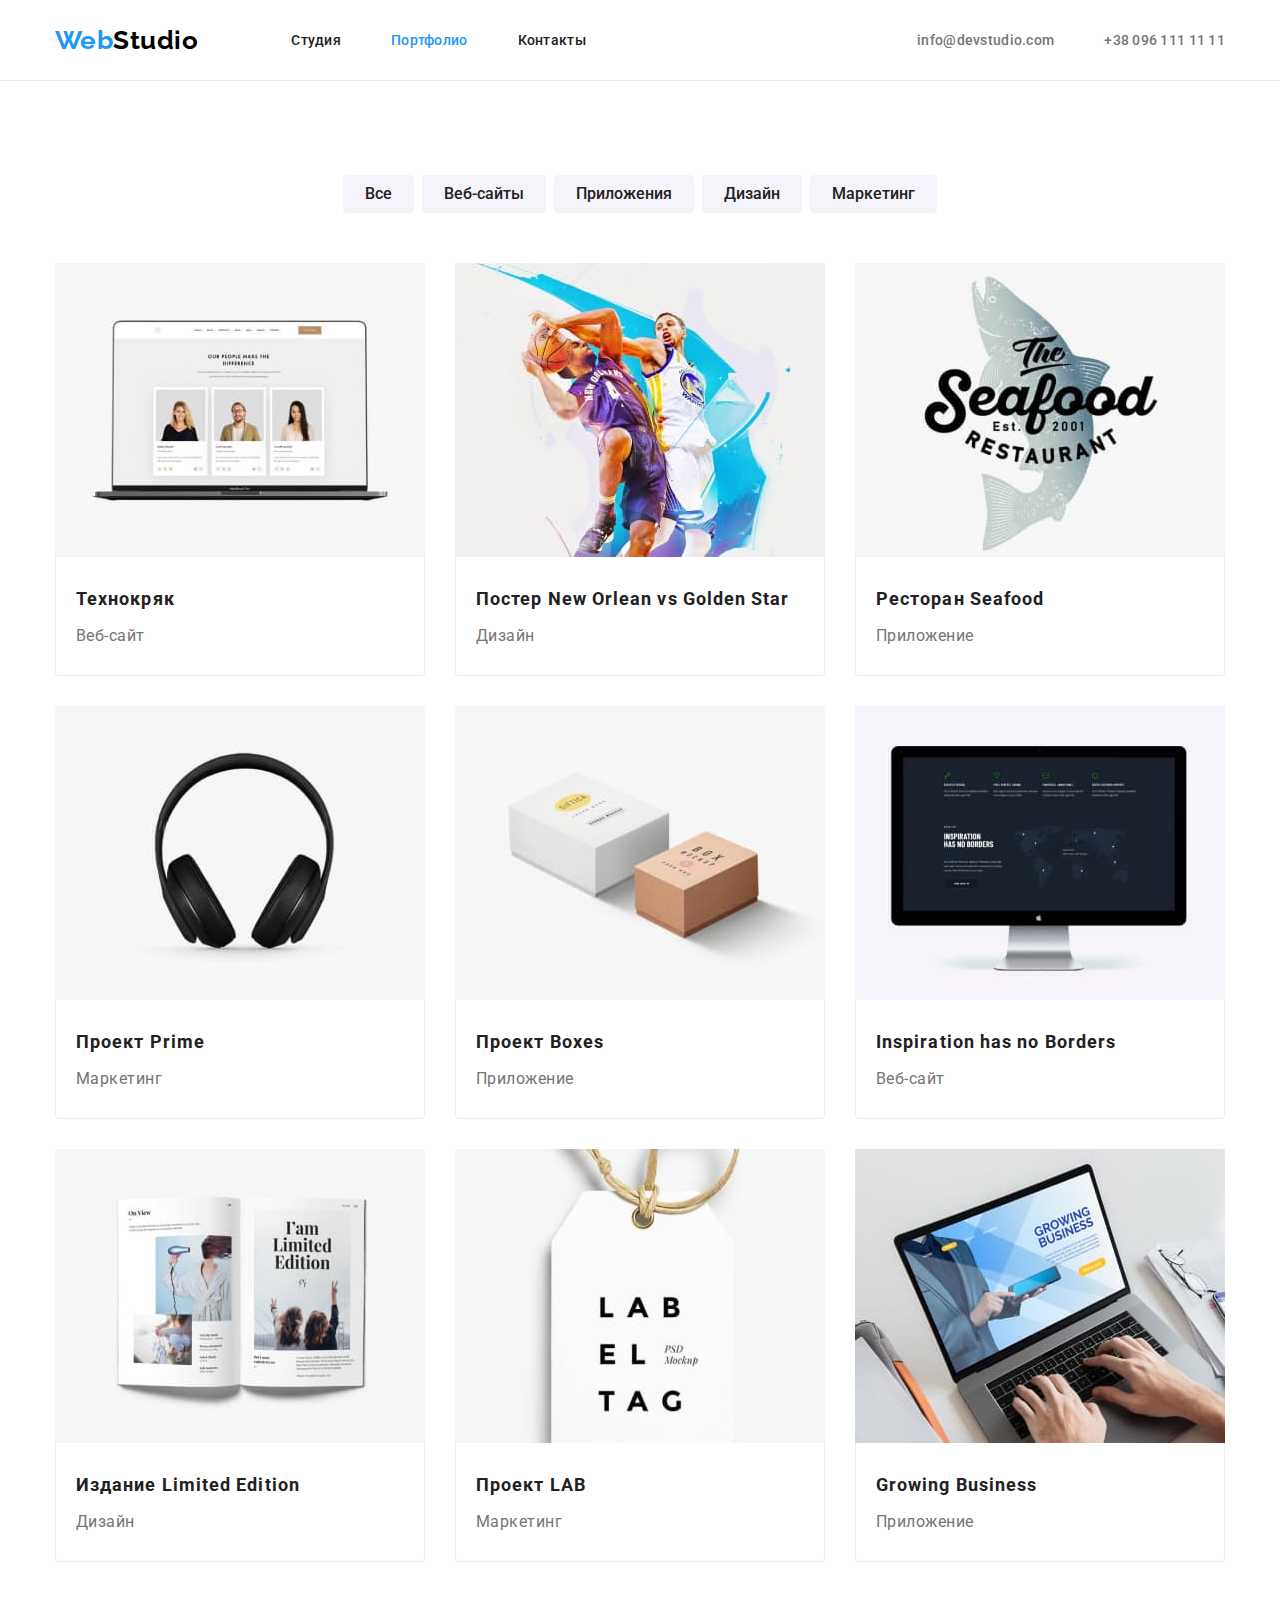
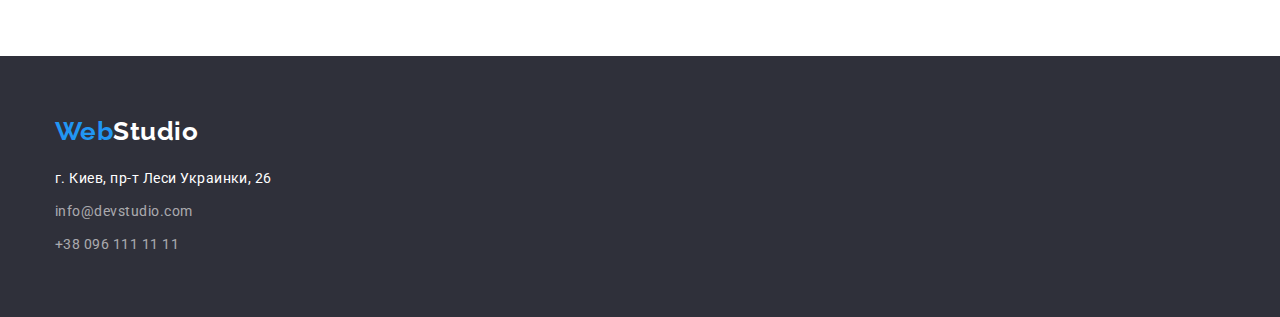
==== portfolio.html @ 4084f74e "copy files from hw3" ====
<!DOCTYPE html>
<html lang="ru">

<head>
    <meta charset="UTF-8">
    <meta http-equiv="X-UA-Compatible" content="IE=edge">
    <meta name="viewport" content="width=device-width, initial-scale=1.0">
    <title>Портфолио</title>
    <link rel="preconnect" href="https://fonts.googleapis.com">
    <link rel="preconnect" href="https://fonts.gstatic.com" crossorigin>
    <link href="https://fonts.googleapis.com/css2?family=Raleway:wght@700&family=Roboto:wght@400;500;700;900&display=swap"
        rel="stylesheet">
    <link rel="stylesheet" href="https://cdnjs.cloudflare.com/ajax/libs/modern-normalize/1.1.0/modern-normalize.min.css">
    <link rel="stylesheet" href="./css/styles.css">
</head>

<body>

    <!--Header-->
    <header class="header">
        <div class="container">
            <a class="logo" href="./index.html"><span class="logo-firstpart">Web</span>Studio</a>
            <nav class="header-nav">
                <ul class="header-list list">
                    <li class="nav-item"><a class="nav-link" href="./index.html">Студия</a></li>
                    <li class="nav-item"><a class="nav-link active" href="./portfolio.html">Портфолио</a></li>
                    <li class="nav-item"><a class="nav-link" href="">Контакты</a></li>
                </ul>
            </nav>
            <ul class="header-contacts list">
                <li class="contacts-item"><a class="contacts-link" href="mailto:info@devstudio.com">info@devstudio.com</a>
                </li>
                <li class="contacts-item"><a class="contacts-link" href="tel:+380961111111">+38 096 111 11 11</a></li>
            </ul>
        </div>
    </header>

    <!--Main-->
    <main>

        <!--Portfolio main section-->
        
        <section class="portfolio section">

            <div class="container">
                <h1 class="portfolio-title visually-hidden">Portfolio</h1>
                <!--will be hidden - there is no on layout-->
                
                <ul class="portfolio-buttons list">
                    <li class="list-box"><button class="list-button" type="button">Все</button></li>
                    <li class="list-box"><button class="list-button" type="button">Веб-сайты</button></li>
                    <li class="list-box"><button class="list-button" type="button">Приложения</button></li>
                    <li class="list-box"><button class="list-button" type="button">Дизайн</button></li>
                    <li class="list-box"><button class="list-button" type="button">Маркетинг</button></li>
                </ul>
                
                <ul class="portfolio-list list">
                    <li class="portfolio-card">
                        <img src="./images/img-portfolio-one.jpg" alt="Веб-сайт Технокряк" width="370">
                        <div class="card-description">
                            <h2 class="list-title">Технокряк</h2>
                            <p class="list-item">Веб-сайт</p>
                        </div>
                    </li>

                    <li class="portfolio-card">
                        <img src="./images/img-portfolio-two.jpg" alt="Дизайн Постера New Orlean vs Golden Star" width="370">
                        <div class="card-description">
                            <h2 class="list-title">Постер <span lang="en">New Orlean vs Golden Star</span></h2>
                            <p class="list-item">Дизайн</p>
                        </div>                        
                    </li>
                    <li class="portfolio-card">
                        <img src="./images/img-portfolio-three.jpg" alt="Приложение Ресторан Seafood" width="370">
                        <div class="card-description">
                            <h2 class="list-title">Ресторан <span lang="en">Seafood</span></h2>
                            <p class="list-item">Приложение</p>
                        </div>                        
                    </li>

                    <li class="portfolio-card">
                        <img src="./images/img-portfolio-four.jpg" alt="Маркетинг Проект Prime" width="370">
                        <div class="card-description">
                            <h2 class="list-title">Проект <span lang="en">Prime</span></h2>
                            <p class="list-item">Маркетинг</p>
                        </div>                        
                    </li>

                    <li class="portfolio-card">
                        <img src="./images/img-portfolio-five.jpg" alt="Приложение Проект Boxes" width="370">
                        <div class="card-description">
                            <h2 class="list-title">Проект <span lang="en">Boxes</span></h2>
                            <p class="list-item">Приложение</p>
                        </div>                        
                    </li>

                    <li class="portfolio-card">
                        <img src="./images/img-portfolio-six.jpg" alt="Веб-сайт Inspiration has no Borders" width="370">
                        <div class="card-description">
                            <h2 class="list-title" lang="en">Inspiration has no Borders</h2>
                            <p class="list-item">Веб-сайт</p>
                        </div>                        
                    </li>

                    <li class="portfolio-card">
                        <img src="./images/img-portfolio-seven.jpg" alt="Дизайн Издания Limited Edition" width="370">
                        <div class="card-description">
                            <h2 class="list-title">Издание <span lang="en">Limited Edition</span></h2>
                            <p class="list-item">Дизайн</p>
                        </div>                        
                    </li>

                    <li class="portfolio-card">
                        <img src="./images/img-portfolio-eight.jpg" alt="Маркетинг Проект LAB" width="370">
                        <div class="card-description">
                            <h2 class="list-title">Проект <span lang="en">LAB</span></h2>
                            <p class="list-item">Маркетинг</p>
                        </div>                        
                    </li>

                    <li class="portfolio-card">
                        <img src="./images/img-portfolio-nine.jpg" alt="Приложение Growing Business" width="370">
                        <div class="card-description">
                            <h2 class="list-title" lang="en">Growing Business</h2>
                            <p class="list-item">Приложение</p>
                        </div>                        
                    </li>
                </ul>
            </div>

        </section>

    </main>

    <!--Footer-->

    <footer class="footer">
        <div class="container">
            <a class="logo" href="./index.html"><span class="logo-firstpart">Web</span><span
                    class="logo-secondpart">Studio</span></a>
            <address class="address">
                <ul class="address-list list">
                    <li class="list-box"><a class="address-item location" href="https://goo.gl/maps/s8NR3Wxpw5gGEiD7A"
                            target="_blank" rel="noreferrer">г. Киев, пр-т Леси Украинки, 26</a></li>
                    <li class="list-box"><a class="address-item" href="mailto:info@devstudio.com">info@devstudio.com</a>
                    </li>
                    <li class="list-box"><a class="address-item" href="tel:+380961111111">+38 096 111 11 11</a></li>
                </ul>
            </address>
        </div>
    </footer>

</body>

</html>
---- css/styles.css ----
html {
    box-sizing: border-box;
}

*,
*::before,
*::after {
    box-sizing: inherit;
}

:root {    
    --accent-color: #2196F3;
    --main-text-color: #757575;
    --head-text-color: #212121;
}

body {    
    color: var(--main-text-color);

    font-family: Roboto, sans-serif;
    letter-spacing: 0.03em;     

}

.section {
    padding-top: 94px;
    padding-bottom: 94px;
}

.container{
    width: 1200px;    
    padding-left: 15px;
    padding-right: 15px;
    margin: 0 auto;
}

.list {
    list-style: none;

    padding: 0;
    margin: 0;
}

h1,
h2,
h3,
h4,
h5,
h6,
p {
    margin: 0;
}


/* .hero,
.about,
.direction {
    margin-bottom: 94px;
} */

/* Header */

.header {
    border-bottom: 1px solid #ececec;

    padding-top: 25px;
    padding-bottom: 24px;
}

.header .container {
    display: flex;
    align-items: center;    
}
    

    /* Logo */

.logo,
.logo-firstpart {
    color: #000000;

    font-family: Raleway, sans-serif;
    font-weight: 700;
    font-size: 26px;
    line-height: 1.19;
    text-decoration: none;    
}

.logo-firstpart {
    color: var(--accent-color);
}

    /* Navigation + Contacts */

.header .header-list {
    display: flex;    
}

.header .header-contacts {
    display: flex;
    margin-left: auto;
}

.header .nav-item:not(.header .nav-item:last-child), 
.header .contacts-item:not(.header .contacts-item:last-child) {
    margin-right: 50px;
}

.header-nav {
    margin-left: 93px;
}

.header .nav-link, 
.header .contacts-link {
    color: var(--head-text-color);

    font-weight: 500;
    font-size: 14px;
    line-height: 1.14;
    letter-spacing: 0.02em;
    text-decoration: none;
}

.header .nav-link:hover, 
.header .nav-link:focus, 
.header .contacts-link:hover, 
.header .contacts-link:focus {
    color: var(--accent-color);
}

.header .contacts-link {
    color: inherit;    
}

.header .nav-link.active {
    color: var(--accent-color);
}

/* Hero */

.hero {
    background-color: #2F303A;

    text-align: center;    
    padding-top: 200px;
    padding-bottom: 200px;
}

.hero-title {    
    color: #ffffff;

    font-weight: 900;
    font-size: 44px;
    line-height: 1.36;
    text-align: center;
    letter-spacing: 0.06em;
    text-transform: uppercase;

    width: 696px;
    margin-left: auto;
    margin-right: auto; 
    margin-bottom: 30px;
}

.hero-button {
    background-color: var(--accent-color);
    color: #ffffff;

    font-family: inherit;
    font-weight: 700;
    font-size: 16px;
    line-height: 1.88;    
    letter-spacing: 0.06em;

    cursor: pointer;

    width: 200px;
    height: 50px;
    padding: 0;
    border: none;
    border-radius: 4px;
}

.hero-button:hover, 
.hero-button:focus {
    background-color: #188CE8;
}

/* Why you have to choose us -- about */

.about {
    padding-bottom: 0;
}

/* h2 - hide */

.visually-hidden {
    position: absolute;
    width: 1px;
    height: 1px;
    margin: -1px;
    border: 0;
    padding: 0;

    white-space: nowrap;
    clip-path: inset(100%);
    clip: rect(0 0 0 0);
    overflow: hidden;
}

.about-list {
    display: flex;  
     /* in case if more items will be added */
    flex-wrap: wrap; 
}

.about .list-box:not(.about .list-box:nth-child(4n)) {
    margin-right: 30px;    
}

.about .list-box{
    width: calc((100% - 90px) / 4);
}

.about .list-title {
    color: var(--head-text-color);
    
    font-size: 14px;
    line-height: 1.14;    
    text-transform: uppercase;
    
    margin-bottom: 10px;
}

.about .list-item {    
    font-size: 14px;
    line-height: 1.71;   
}

/* What we are doing -- direction */

.direction-list {
    display: flex;
    flex-wrap: wrap;
}

.direction .list-box:not(.direction .list-box:nth-child(3n)) {
    margin-right: 30px;
}

.direction .list-box {
    width: calc((100% - 60px) / 3);
}

.direction-title, 
.team-title {
    color: var(--head-text-color);
    
    font-size: 36px;
    line-height: 1.17;
    text-align: center;

    margin-bottom: 50px;
}

/* < Our team -- team */

/* .team-title - added to direction-title */

.team {
    background-color: #F5F4FA;    
}

.team-list {
    display: flex;
    flex-wrap: wrap;
}

.team .list-box:not(.team .list-box:nth-child(4n)) {
    margin-right: 30px;
}

.team .list-box {
    width: calc((100% - 90px) / 4);

    background-color: #ffffff;    
}

.team .card-description{
    padding-top: 30px;
    padding-bottom: 30px;
}

.team .list-title {
    color: var(--head-text-color);

    font-weight: 500;

    margin-bottom: 10px;
}

.team .list-title, 
.team .list-item {
    font-size: 16px;
    line-height: 1.19;
    text-align: center;
}

/* Footer */

.footer {
    background-color: #2F303A;
    
    padding-top: 60px;
    padding-bottom: 60px;
}

.footer .logo {
    display: inline-block;
    margin-top: 0;
    margin-bottom: 20px;
}

.logo-secondpart{
    color: #ffffff;
}

.footer .list-box:not(.footer .list-box:last-child) {
    margin-bottom: 9px;
}

.footer .address-item {    
    color: rgba(255, 255, 255, 0.6);    

    font-size: 14px;
    font-style: normal;
    line-height: 1.71;
    text-decoration: none;    
}

.address-item.location {
    color: #ffffff;
}

/* Portfolio */

.portfolio-buttons {
    display: flex;
    justify-content: center;    
    margin-bottom: 50px;
}

.portfolio-buttons .list-box:not(.portfolio-buttons .list-box:last-child) {
    margin-right: 8px;
}

.portfolio-list {
    display: flex;
    flex-wrap: wrap;
}

.portfolio .list-button {
    background-color: #F5F4FA;
    color: var(--head-text-color);

    font-family: inherit;
    font-weight: 500;
    font-size: 16px;
    line-height: 1.62;
    text-align: center;

    cursor: pointer;

    padding: 6px 22px;
    border: none;
    border-radius: 4px;
}

.portfolio .list-button:hover,
.portfolio .list-button:focus {
    background-color: var(--accent-color);
    color: #ffffff;
}

.portfolio-card {    
    width: calc((100% - 60) / 3);
}

.portfolio-card:not(.portfolio-card:nth-child(3n)) {
    margin-right: 30px;
}

.portfolio-card:not(:nth-last-child(-n + 3)) {
    margin-bottom: 30px;
}

img {
    display: block;
}

.portfolio .card-description {
    padding: 24px 20px;
    border-left: 1px solid #EEEEEE;
    border-right: 1px solid #EEEEEE;
    border-bottom: 1px solid #EEEEEE;
    border-radius: 0px 0px 4px 4px;
}

.portfolio .list-title{
    color: var(--head-text-color);

    font-size: 18px;
    line-height: 2;   
    letter-spacing: 0.06em;
    
    margin-bottom: 4px;    
}

.portfolio .list-item {
    font-size: 16px;
    line-height: 1.88;
    
}
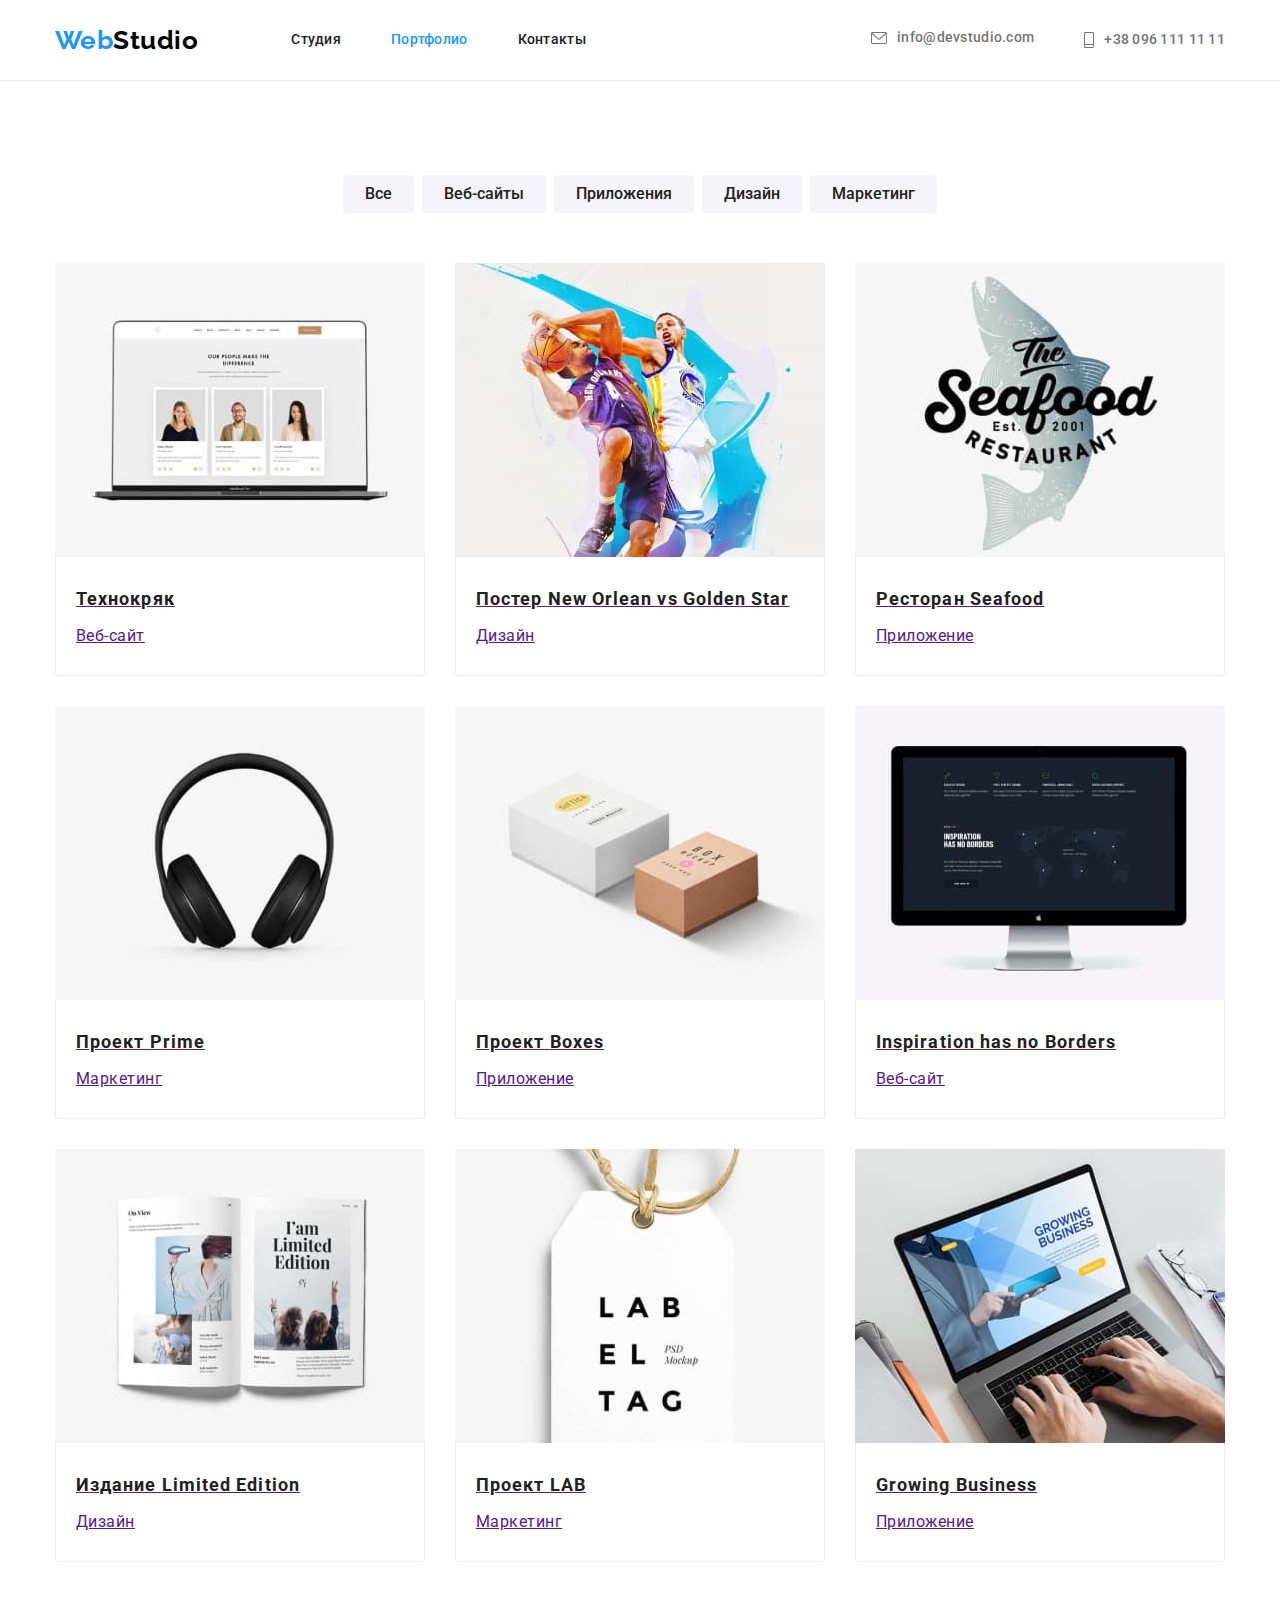
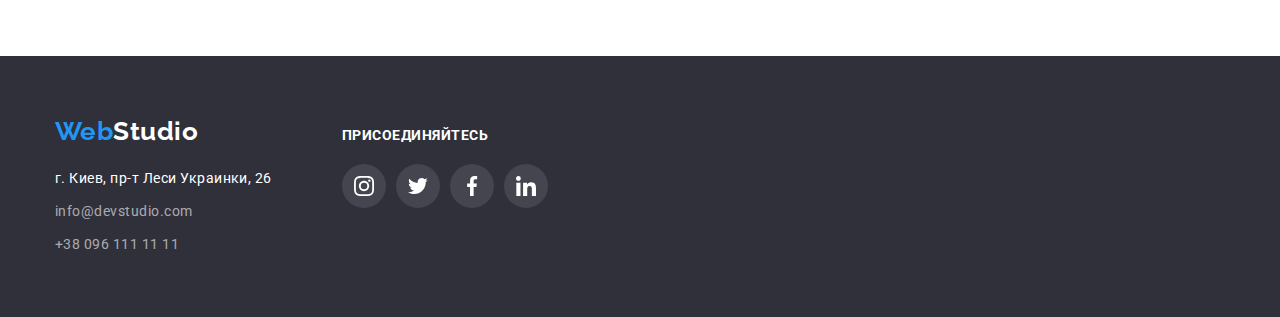
==== commit b1ee75d0: "hw4 mark1" ====
--- a/portfolio.html
+++ b/portfolio.html
@@ -28,9 +28,20 @@
                 </ul>
             </nav>
             <ul class="header-contacts list">
-                <li class="contacts-item"><a class="contacts-link" href="mailto:info@devstudio.com">info@devstudio.com</a>
+                <li class="contacts-item"><a class="contacts-link" href="mailto:info@devstudio.com">
+                        <svg class="mail-icon">
+                            <use href="./images/symbol-defs-optim.svg#icon-envelope"></use>
+                        </svg>
+                        info@devstudio.com
+                    </a>
                 </li>
-                <li class="contacts-item"><a class="contacts-link" href="tel:+380961111111">+38 096 111 11 11</a></li>
+                <li class="contacts-item"><a class="contacts-link" href="tel:+380961111111">
+                        <svg class="mob-icon">
+                            <use href="./images/symbol-defs-optim.svg#icon-Mob"></use>
+                        </svg>
+                        +38 096 111 11 11
+                    </a>
+                </li>
             </ul>
         </div>
     </header>
@@ -56,74 +67,92 @@
                 
                 <ul class="portfolio-list list">
                     <li class="portfolio-card">
-                        <img src="./images/img-portfolio-one.jpg" alt="Веб-сайт Технокряк" width="370">
-                        <div class="card-description">
-                            <h2 class="list-title">Технокряк</h2>
-                            <p class="list-item">Веб-сайт</p>
-                        </div>
-                    </li>
-
-                    <li class="portfolio-card">
-                        <img src="./images/img-portfolio-two.jpg" alt="Дизайн Постера New Orlean vs Golden Star" width="370">
-                        <div class="card-description">
-                            <h2 class="list-title">Постер <span lang="en">New Orlean vs Golden Star</span></h2>
-                            <p class="list-item">Дизайн</p>
-                        </div>                        
-                    </li>
-                    <li class="portfolio-card">
-                        <img src="./images/img-portfolio-three.jpg" alt="Приложение Ресторан Seafood" width="370">
-                        <div class="card-description">
-                            <h2 class="list-title">Ресторан <span lang="en">Seafood</span></h2>
-                            <p class="list-item">Приложение</p>
-                        </div>                        
-                    </li>
-
-                    <li class="portfolio-card">
-                        <img src="./images/img-portfolio-four.jpg" alt="Маркетинг Проект Prime" width="370">
-                        <div class="card-description">
-                            <h2 class="list-title">Проект <span lang="en">Prime</span></h2>
-                            <p class="list-item">Маркетинг</p>
-                        </div>                        
-                    </li>
-
-                    <li class="portfolio-card">
-                        <img src="./images/img-portfolio-five.jpg" alt="Приложение Проект Boxes" width="370">
-                        <div class="card-description">
-                            <h2 class="list-title">Проект <span lang="en">Boxes</span></h2>
-                            <p class="list-item">Приложение</p>
-                        </div>                        
-                    </li>
-
-                    <li class="portfolio-card">
-                        <img src="./images/img-portfolio-six.jpg" alt="Веб-сайт Inspiration has no Borders" width="370">
-                        <div class="card-description">
-                            <h2 class="list-title" lang="en">Inspiration has no Borders</h2>
-                            <p class="list-item">Веб-сайт</p>
-                        </div>                        
-                    </li>
-
-                    <li class="portfolio-card">
-                        <img src="./images/img-portfolio-seven.jpg" alt="Дизайн Издания Limited Edition" width="370">
-                        <div class="card-description">
-                            <h2 class="list-title">Издание <span lang="en">Limited Edition</span></h2>
-                            <p class="list-item">Дизайн</p>
-                        </div>                        
-                    </li>
-
-                    <li class="portfolio-card">
-                        <img src="./images/img-portfolio-eight.jpg" alt="Маркетинг Проект LAB" width="370">
-                        <div class="card-description">
-                            <h2 class="list-title">Проект <span lang="en">LAB</span></h2>
-                            <p class="list-item">Маркетинг</p>
-                        </div>                        
-                    </li>
-
-                    <li class="portfolio-card">
-                        <img src="./images/img-portfolio-nine.jpg" alt="Приложение Growing Business" width="370">
-                        <div class="card-description">
-                            <h2 class="list-title" lang="en">Growing Business</h2>
-                            <p class="list-item">Приложение</p>
-                        </div>                        
+                        <a href="">
+                            <img src="./images/img-portfolio-one.jpg" alt="Веб-сайт Технокряк" width="370">
+                            <div class="card-description">
+                                <h2 class="list-title">Технокряк</h2>
+                                <p class="list-item">Веб-сайт</p>
+                            </div>
+                        </a>                        
+                    </li>
+
+                    <li class="portfolio-card">
+                        <a href="">
+                            <img src="./images/img-portfolio-two.jpg" alt="Дизайн Постера New Orlean vs Golden Star" width="370">
+                            <div class="card-description">
+                                <h2 class="list-title">Постер <span lang="en">New Orlean vs Golden Star</span></h2>
+                                <p class="list-item">Дизайн</p>
+                            </div>
+                        </a>                                               
+                    </li>
+                    <li class="portfolio-card">
+                        <a href="">
+                            <img src="./images/img-portfolio-three.jpg" alt="Приложение Ресторан Seafood" width="370">
+                            <div class="card-description">
+                                <h2 class="list-title">Ресторан <span lang="en">Seafood</span></h2>
+                                <p class="list-item">Приложение</p>
+                            </div>
+                        </a>                        
+                    </li>
+
+                    <li class="portfolio-card">
+                        <a href="">
+                            <img src="./images/img-portfolio-four.jpg" alt="Маркетинг Проект Prime" width="370">
+                            <div class="card-description">
+                                <h2 class="list-title">Проект <span lang="en">Prime</span></h2>
+                                <p class="list-item">Маркетинг</p>
+                            </div>
+                        </a>                        
+                    </li>
+
+                    <li class="portfolio-card">
+                        <a href="">
+                            <img src="./images/img-portfolio-five.jpg" alt="Приложение Проект Boxes" width="370">
+                            <div class="card-description">
+                                <h2 class="list-title">Проект <span lang="en">Boxes</span></h2>
+                                <p class="list-item">Приложение</p>
+                            </div>
+                        </a>                        
+                    </li>
+
+                    <li class="portfolio-card">
+                        <a href="">
+                            <img src="./images/img-portfolio-six.jpg" alt="Веб-сайт Inspiration has no Borders" width="370">
+                            <div class="card-description">
+                                <h2 class="list-title" lang="en">Inspiration has no Borders</h2>
+                                <p class="list-item">Веб-сайт</p>
+                            </div>
+                        </a>                        
+                    </li>
+
+                    <li class="portfolio-card">
+                        <a href="">
+                            <img src="./images/img-portfolio-seven.jpg" alt="Дизайн Издания Limited Edition" width="370">
+                            <div class="card-description">
+                                <h2 class="list-title">Издание <span lang="en">Limited Edition</span></h2>
+                                <p class="list-item">Дизайн</p>
+                            </div>
+                        </a>                        
+                    </li>
+
+                    <li class="portfolio-card">
+                        <a href="">
+                            <img src="./images/img-portfolio-eight.jpg" alt="Маркетинг Проект LAB" width="370">
+                            <div class="card-description">
+                                <h2 class="list-title">Проект <span lang="en">LAB</span></h2>
+                                <p class="list-item">Маркетинг</p>
+                            </div>
+                        </a>                        
+                    </li>
+
+                    <li class="portfolio-card">
+                        <a href="">
+                            <img src="./images/img-portfolio-nine.jpg" alt="Приложение Growing Business" width="370">
+                            <div class="card-description">
+                                <h2 class="list-title" lang="en">Growing Business</h2>
+                                <p class="list-item">Приложение</p>
+                            </div>
+                        </a>                        
                     </li>
                 </ul>
             </div>
@@ -136,17 +165,52 @@
 
     <footer class="footer">
         <div class="container">
-            <a class="logo" href="./index.html"><span class="logo-firstpart">Web</span><span
-                    class="logo-secondpart">Studio</span></a>
-            <address class="address">
-                <ul class="address-list list">
-                    <li class="list-box"><a class="address-item location" href="https://goo.gl/maps/s8NR3Wxpw5gGEiD7A"
-                            target="_blank" rel="noreferrer">г. Киев, пр-т Леси Украинки, 26</a></li>
-                    <li class="list-box"><a class="address-item" href="mailto:info@devstudio.com">info@devstudio.com</a>
-                    </li>
-                    <li class="list-box"><a class="address-item" href="tel:+380961111111">+38 096 111 11 11</a></li>
-                </ul>
-            </address>
+            <div class="requisites">
+                <a class="logo" href="./index.html"><span class="logo-firstpart">Web</span><span
+                        class="logo-secondpart">Studio</span></a>
+                <address class="address">
+                    <ul class="address-list list">
+                        <li class="list-box"><a class="address-item location" href="https://goo.gl/maps/s8NR3Wxpw5gGEiD7A"
+                                target="_blank" rel="noreferrer">г. Киев, пр-т Леси Украинки, 26</a></li>
+                        <li class="list-box"><a class="address-item" href="mailto:info@devstudio.com">info@devstudio.com</a>
+                        </li>
+                        <li class="list-box"><a class="address-item" href="tel:+380961111111">+38 096 111 11 11</a></li>
+                    </ul>
+                </address>
+            </div>
+            <div class="add">
+                <h3 class="add-title">присоединяйтесь</h3>
+                <ul class="add-list list">
+                    <li class="list-item">
+                        <a href="" class="box-item">
+                            <svg class="icon">
+                                <use href="./images/symbol-defs-optim.svg#icon-instagram-2"></use>
+                            </svg>
+                        </a>
+                    </li>
+                    <li class="list-item">
+                        <a href="" class="box-item">
+                            <svg class="icon">
+                                <use href="./images/symbol-defs-optim.svg#icon-Group"></use>
+                            </svg>
+                        </a>
+                    </li>
+                    <li class="list-item">
+                        <a href="" class="box-item">
+                            <svg class="icon">
+                                <use href="./images/symbol-defs-optim.svg#icon-facebook"></use>
+                            </svg>
+                        </a>
+                    </li>
+                    <li class="list-item">
+                        <a href="" class="box-item">
+                            <svg class="icon">
+                                <use href="./images/symbol-defs-optim.svg#icon-linkedin-1"></use>
+                            </svg>
+                        </a>
+                    </li>
+                </ul>
+            </div>
         </div>
     </footer>
 
--- a/css/styles.css
+++ b/css/styles.css
@@ -14,7 +14,7 @@
     --head-text-color: #212121;
 }
 
-body {    
+body {       
     color: var(--main-text-color);
 
     font-family: Roboto, sans-serif;
@@ -23,6 +23,7 @@
 }
 
 .section {
+    
     padding-top: 94px;
     padding-bottom: 94px;
 }
@@ -51,13 +52,6 @@
     margin: 0;
 }
 
-
-/* .hero,
-.about,
-.direction {
-    margin-bottom: 94px;
-} */
-
 /* Header */
 
 .header {
@@ -112,7 +106,10 @@
 
 .header .nav-link, 
 .header .contacts-link {
-    color: var(--head-text-color);
+    display: flex;
+    align-items: center;
+
+    color: var(--head-text-color);    
 
     font-weight: 500;
     font-size: 14px;
@@ -136,14 +133,43 @@
     color: var(--accent-color);
 }
 
+.mail-icon {
+    width: 16px;
+    height: 12px;    
+
+    margin-right: 10px;
+
+    fill: var(--main-text-color);
+}
+
+.mob-icon {
+    width: 10px;
+    height: 20px;
+
+    margin-right: 10px;
+
+    fill: var(--main-text-color);
+}
+
+
 /* Hero */
 
 .hero {
-    background-color: #2F303A;
+    background-color: #C4C4C4;
+
+    max-width: 1600px;
+    height: 600px;
+    margin-left: auto;
+    margin-right: auto;
+
+    background-image: linear-gradient(rgba(47, 48, 58, 0.4), rgba(47, 48, 58, 0.4)), url(../images/heroimg.jpg);
+    background-repeat: no-repeat;
+    background-size: cover;
+    background-position: center;
 
     text-align: center;    
     padding-top: 200px;
-    padding-bottom: 200px;
+    padding-bottom: 200px;    
 }
 
 .hero-title {    
@@ -178,6 +204,7 @@
     height: 50px;
     padding: 0;
     border: none;
+    box-shadow: 0px 4px 4px rgba(0, 0, 0, 0.15);
     border-radius: 4px;
 }
 
@@ -222,6 +249,21 @@
     width: calc((100% - 90px) / 4);
 }
 
+.about .icon-box {
+    width: 270px;
+    height: 120px;
+    margin-bottom: 30px;
+    padding: 25px 100px;
+
+    background-color: #F5F4FA;
+    border-radius: 4px;
+}
+
+.about .icon {
+    width: 70px;
+    height: 70px;    
+}
+
 .about .list-title {
     color: var(--head-text-color);
     
@@ -253,7 +295,8 @@
 }
 
 .direction-title, 
-.team-title {
+.team-title,
+.partners-title {
     color: var(--head-text-color);
     
     font-size: 36px;
@@ -283,12 +326,15 @@
 .team .list-box {
     width: calc((100% - 90px) / 4);
 
-    background-color: #ffffff;    
+    background-color: #ffffff;
+    box-shadow: 0px 1px 3px rgba(0, 0, 0, 0.12), 0px 1px 1px rgba(0, 0, 0, 0.14), 0px 2px 1px rgba(0, 0, 0, 0.2);
 }
 
 .team .card-description{
     padding-top: 30px;
+    padding-right: 32px;
     padding-bottom: 30px;
+    padding-left: 32px;
 }
 
 .team .list-title {
@@ -306,6 +352,79 @@
     text-align: center;
 }
 
+.team .list-item {
+    margin-bottom: 16px;
+}
+
+.team .icons-list {
+    display: flex;    
+        
+}
+
+.team .icons-item {   
+    width: calc((100% - 30px) / 4);
+    height: 44px;    
+}
+
+.team .icons-item:not(.team .icons-item:nth-child(4)) {
+    margin-right: 10px;
+}
+
+.team .box-item {
+    display: flex;
+    padding: 12px;
+    border-radius: 50%;
+    fill: #afb1b8;
+}
+
+.team .box-item:hover,
+.team .box-item:focus {
+    background-color: var(--accent-color);
+    fill: #ffffff;
+}
+
+.team .icon {
+    width: 20px;
+    height: 20px;     
+}
+
+
+/* Partners */
+
+.partners-list {
+    display: flex;
+}
+
+.partners .list-item {
+    width: calc((100% - 150px) / 6);
+    height: 92px;   
+}
+
+.partners .list-item:not(.partners .box-item:nth-child(6)) {
+    margin-right: 30px;
+}
+
+.partners .box-item {    
+    display: flex;
+    padding: 16px 32px;
+    
+    border: 1px solid #AFB1B8;
+    border-radius: 4px;
+    
+    fill: #AFB1B8;
+}
+
+.partners .icon {
+    width: 106px;
+    height: 60px;
+}
+
+.partners .box-item:hover, 
+.partners .box-item:focus {
+    fill: var(--accent-color);
+    border: 1px solid var(--accent-color);
+}
+
 /* Footer */
 
 .footer {
@@ -313,6 +432,11 @@
     
     padding-top: 60px;
     padding-bottom: 60px;
+}
+
+.footer .container {
+    display: flex;
+    align-items: baseline;
 }
 
 .footer .logo {
@@ -340,6 +464,59 @@
 
 .address-item.location {
     color: #ffffff;
+}
+
+.requisites {
+    margin-right: 70px;
+}
+
+.footer .add {
+    width: 206px;
+    height: 80px;
+}
+
+.footer .add-title {
+    font-size: 14px;
+    line-height: 1.14;    
+    text-transform: uppercase;
+    margin-bottom: 20px;
+
+    color: #FFFFFF;
+}
+
+.add-list {
+    display: flex;
+    width: 206px;
+    height: 44px;
+}
+
+.footer .list-item {
+    width: 44px;
+    height: 44px;    
+}
+
+.footer .list-item:not(.footer .list-item:last-child) {
+    margin-right: 10px;
+}
+
+.footer .box-item {
+    display: flex;
+    padding: 12px;
+    border-radius: 50%;
+    background-color: rgba(255, 255, 255, 0.1);
+}
+
+.footer .box-item:hover, 
+.footer .box-item:focus {
+    background-color: var(--accent-color);
+}
+
+.footer .icon {
+    width: 20px;
+    height: 20px;
+
+    fill: #FFFFFF;
+
 }
 
 /* Portfolio */
@@ -380,10 +557,11 @@
 .portfolio .list-button:focus {
     background-color: var(--accent-color);
     color: #ffffff;
+    box-shadow: 0px 3px 1px rgba(0, 0, 0, 0.1), 0px 1px 2px rgba(0, 0, 0, 0.08), 0px 2px 2px rgba(0, 0, 0, 0.12);
 }
 
 .portfolio-card {    
-    width: calc((100% - 60) / 3);
+    width: calc((100% - 60) / 3);    
 }
 
 .portfolio-card:not(.portfolio-card:nth-child(3n)) {
@@ -392,6 +570,13 @@
 
 .portfolio-card:not(:nth-last-child(-n + 3)) {
     margin-bottom: 30px;
+}
+
+.portfolio-card:hover, 
+.portfolio-card:focus {
+    box-shadow: 0px 1px 1px rgba(0, 0, 0, 0.12),
+            0px 4px 4px rgba(0, 0, 0, 0.06),
+            1px 4px 6px rgba(0, 0, 0, 0.16);
 }
 
 img {
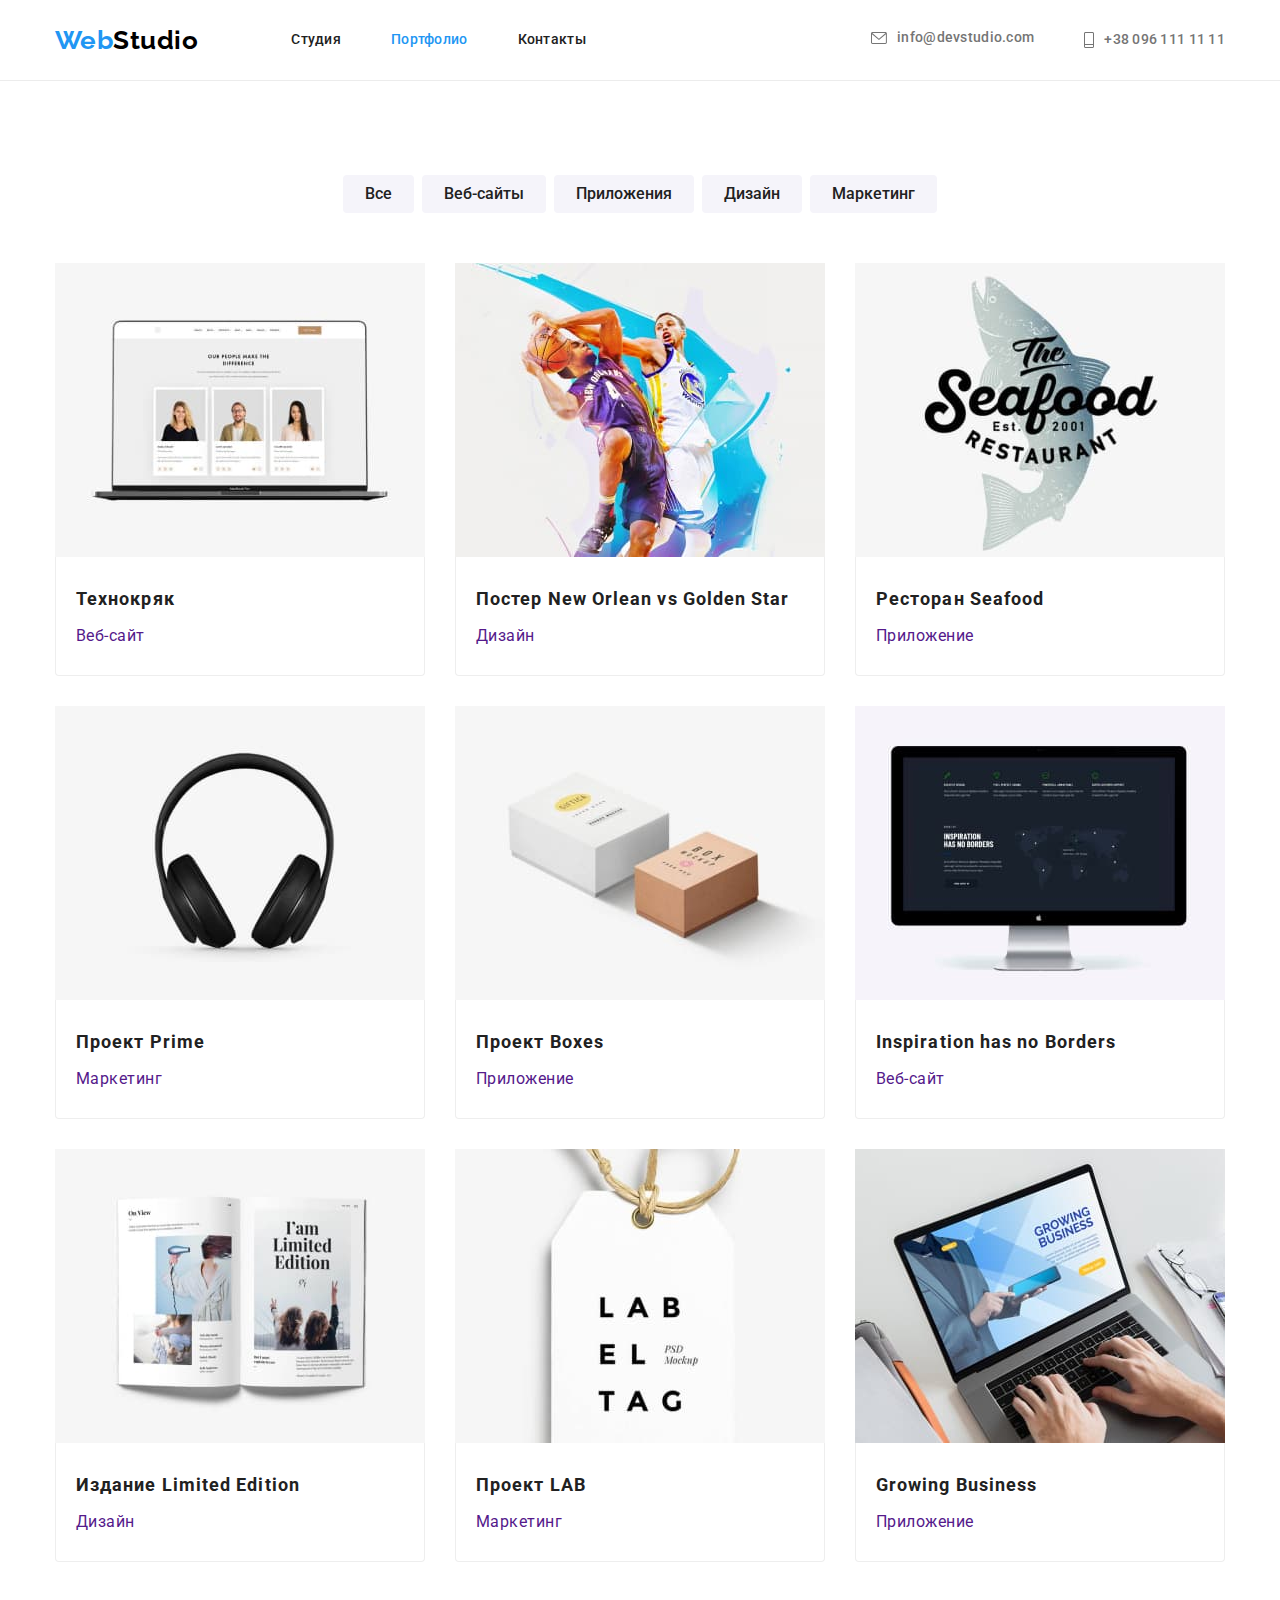
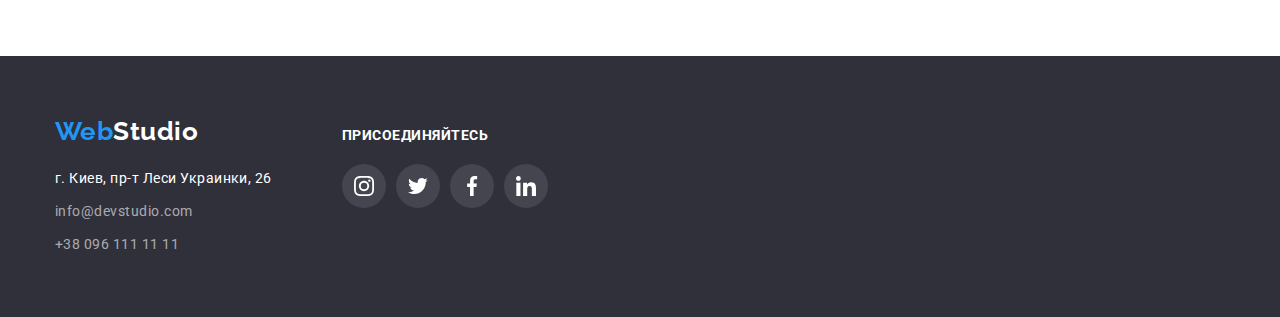
==== commit 4616a1d7: "correction - mentor's requirement" ====
--- a/portfolio.html
+++ b/portfolio.html
@@ -28,14 +28,16 @@
                 </ul>
             </nav>
             <ul class="header-contacts list">
-                <li class="contacts-item"><a class="contacts-link" href="mailto:info@devstudio.com">
+                <li class="contacts-item">
+                    <a class="contacts-link" href="mailto:info@devstudio.com">
                         <svg class="mail-icon">
                             <use href="./images/symbol-defs-optim.svg#icon-envelope"></use>
                         </svg>
                         info@devstudio.com
                     </a>
                 </li>
-                <li class="contacts-item"><a class="contacts-link" href="tel:+380961111111">
+                <li class="contacts-item">
+                    <a class="contacts-link" href="tel:+380961111111">
                         <svg class="mob-icon">
                             <use href="./images/symbol-defs-optim.svg#icon-Mob"></use>
                         </svg>
@@ -67,7 +69,7 @@
                 
                 <ul class="portfolio-list list">
                     <li class="portfolio-card">
-                        <a href="">
+                        <a class="portfolio-link" href="">
                             <img src="./images/img-portfolio-one.jpg" alt="Веб-сайт Технокряк" width="370">
                             <div class="card-description">
                                 <h2 class="list-title">Технокряк</h2>
@@ -77,7 +79,7 @@
                     </li>
 
                     <li class="portfolio-card">
-                        <a href="">
+                        <a class="portfolio-link" href="">
                             <img src="./images/img-portfolio-two.jpg" alt="Дизайн Постера New Orlean vs Golden Star" width="370">
                             <div class="card-description">
                                 <h2 class="list-title">Постер <span lang="en">New Orlean vs Golden Star</span></h2>
@@ -86,7 +88,7 @@
                         </a>                                               
                     </li>
                     <li class="portfolio-card">
-                        <a href="">
+                        <a class="portfolio-link" href="">
                             <img src="./images/img-portfolio-three.jpg" alt="Приложение Ресторан Seafood" width="370">
                             <div class="card-description">
                                 <h2 class="list-title">Ресторан <span lang="en">Seafood</span></h2>
@@ -96,7 +98,7 @@
                     </li>
 
                     <li class="portfolio-card">
-                        <a href="">
+                        <a class="portfolio-link" href="">
                             <img src="./images/img-portfolio-four.jpg" alt="Маркетинг Проект Prime" width="370">
                             <div class="card-description">
                                 <h2 class="list-title">Проект <span lang="en">Prime</span></h2>
@@ -106,7 +108,7 @@
                     </li>
 
                     <li class="portfolio-card">
-                        <a href="">
+                        <a class="portfolio-link" href="">
                             <img src="./images/img-portfolio-five.jpg" alt="Приложение Проект Boxes" width="370">
                             <div class="card-description">
                                 <h2 class="list-title">Проект <span lang="en">Boxes</span></h2>
@@ -116,7 +118,7 @@
                     </li>
 
                     <li class="portfolio-card">
-                        <a href="">
+                        <a class="portfolio-link" href="">
                             <img src="./images/img-portfolio-six.jpg" alt="Веб-сайт Inspiration has no Borders" width="370">
                             <div class="card-description">
                                 <h2 class="list-title" lang="en">Inspiration has no Borders</h2>
@@ -126,7 +128,7 @@
                     </li>
 
                     <li class="portfolio-card">
-                        <a href="">
+                        <a class="portfolio-link" href="">
                             <img src="./images/img-portfolio-seven.jpg" alt="Дизайн Издания Limited Edition" width="370">
                             <div class="card-description">
                                 <h2 class="list-title">Издание <span lang="en">Limited Edition</span></h2>
@@ -136,7 +138,7 @@
                     </li>
 
                     <li class="portfolio-card">
-                        <a href="">
+                        <a class="portfolio-link" href="">
                             <img src="./images/img-portfolio-eight.jpg" alt="Маркетинг Проект LAB" width="370">
                             <div class="card-description">
                                 <h2 class="list-title">Проект <span lang="en">LAB</span></h2>
@@ -146,7 +148,7 @@
                     </li>
 
                     <li class="portfolio-card">
-                        <a href="">
+                        <a class="portfolio-link" href="">
                             <img src="./images/img-portfolio-nine.jpg" alt="Приложение Growing Business" width="370">
                             <div class="card-description">
                                 <h2 class="list-title" lang="en">Growing Business</h2>
--- a/css/styles.css
+++ b/css/styles.css
@@ -123,10 +123,12 @@
 .header .contacts-link:hover, 
 .header .contacts-link:focus {
     color: var(--accent-color);
+    fill: var(--accent-color);
 }
 
 .header .contacts-link {
-    color: inherit;    
+    color: inherit;
+    fill: var(--main-text-color);
 }
 
 .header .nav-link.active {
@@ -137,18 +139,14 @@
     width: 16px;
     height: 12px;    
 
-    margin-right: 10px;
-
-    fill: var(--main-text-color);
+    margin-right: 10px;    
 }
 
 .mob-icon {
     width: 10px;
     height: 20px;
 
-    margin-right: 10px;
-
-    fill: var(--main-text-color);
+    margin-right: 10px;    
 }
 
 
@@ -250,10 +248,11 @@
 }
 
 .about .icon-box {
-    width: 270px;
+    display: flex;   
     height: 120px;
     margin-bottom: 30px;
-    padding: 25px 100px;
+    align-items: center;
+    justify-content: center;   
 
     background-color: #F5F4FA;
     border-radius: 4px;
@@ -330,11 +329,8 @@
     box-shadow: 0px 1px 3px rgba(0, 0, 0, 0.12), 0px 1px 1px rgba(0, 0, 0, 0.14), 0px 2px 1px rgba(0, 0, 0, 0.2);
 }
 
-.team .card-description{
-    padding-top: 30px;
-    padding-right: 32px;
-    padding-bottom: 30px;
-    padding-left: 32px;
+.team .card-description{    
+    padding: 30px 32px;
 }
 
 .team .list-title {
@@ -572,8 +568,13 @@
     margin-bottom: 30px;
 }
 
-.portfolio-card:hover, 
-.portfolio-card:focus {
+.portfolio-link {
+    display: block;
+    text-decoration: none;
+}
+
+.portfolio-link:hover, 
+.portfolio-link:focus {
     box-shadow: 0px 1px 1px rgba(0, 0, 0, 0.12),
             0px 4px 4px rgba(0, 0, 0, 0.06),
             1px 4px 6px rgba(0, 0, 0, 0.16);
